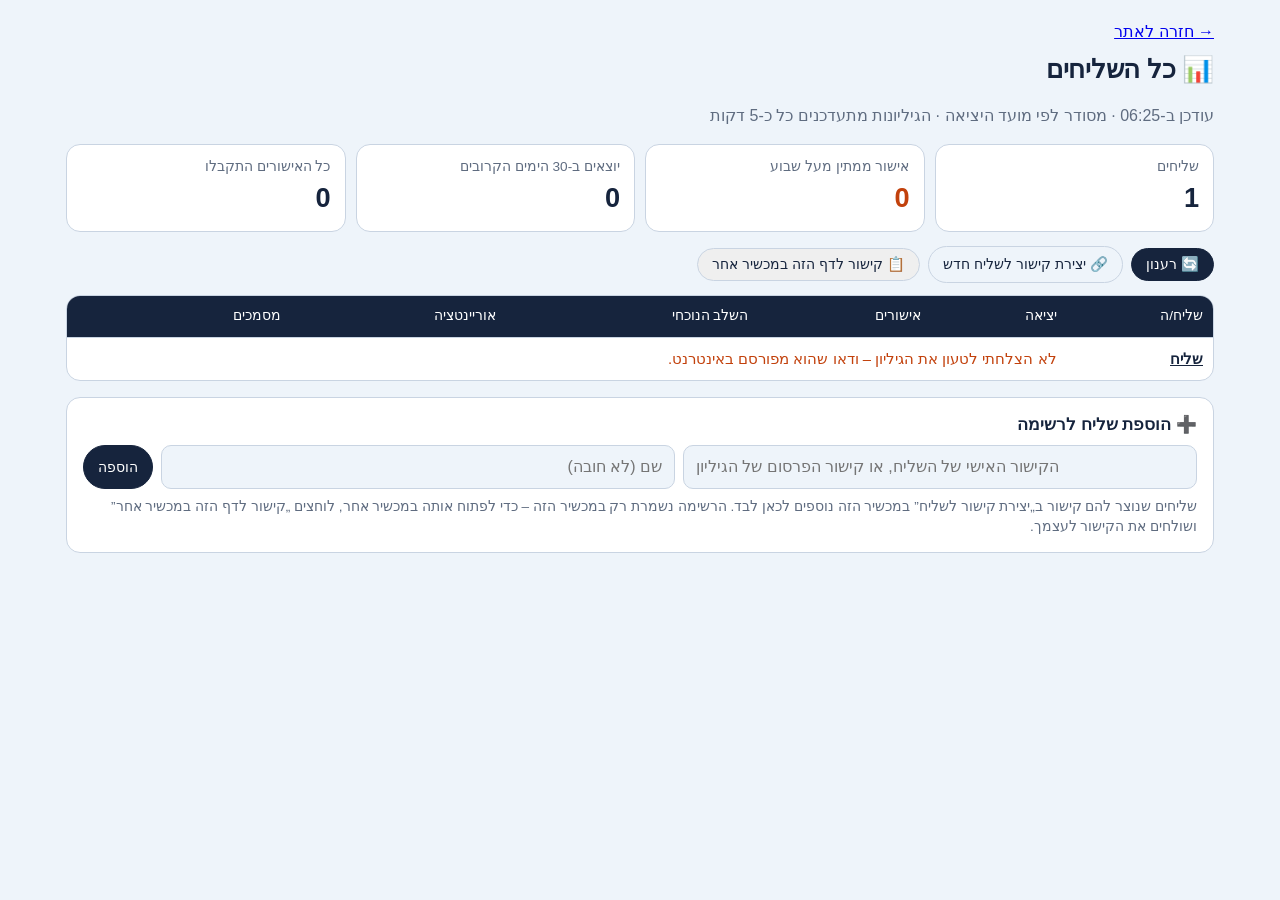
==== admin.html @ a415970b "Add files via upload" ====
<!doctype html>
<html lang="he" dir="rtl">
<head>
<meta charset="utf-8">
<meta name="viewport" content="width=device-width, initial-scale=1">
<title>כל השליחים – ניהול</title>
<meta name="robots" content="noindex">
<link rel="stylesheet" href="style.css">
<style>
  .ad{max-width:1180px;margin:0 auto;padding:20px 16px 60px}
  .ad h1{font-size:1.6rem;margin:6px 0 2px}
  .muted{color:var(--muted)}
  .top-row{display:flex;flex-wrap:wrap;gap:8px;align-items:center;margin:12px 0}
  .kpis{display:grid;grid-template-columns:repeat(4,1fr);gap:10px;margin:14px 0}
  .kpi{background:var(--paper);border:1px solid var(--line);border-radius:14px;padding:12px 14px}
  .kpi span{display:block;color:var(--muted);font-size:.85rem}
  .kpi strong{font-size:1.7rem}
  .kpi.warn strong{color:var(--no)}
  @media (max-width:700px){.kpis{grid-template-columns:1fr 1fr}}
  .tblw{background:var(--paper);border:1px solid var(--line);border-radius:14px;overflow:hidden}
  table{width:100%;border-collapse:collapse;font-size:.93rem}
  th{background:var(--ink);color:var(--paper);font-weight:500;text-align:right;padding:10px 10px;font-size:.85rem;white-space:nowrap}
  td{padding:10px;border-top:1px solid var(--line);vertical-align:top}
  tr.late td{background:color-mix(in srgb,var(--no) 6%,transparent)}
  .nm a{font-weight:700;color:var(--ink)}
  .sub{display:block;color:var(--muted);font-size:.8rem}
  .bar{height:7px;border-radius:9px;background:var(--line);margin-top:5px;overflow:hidden;min-width:70px}
  .bar i{display:block;height:100%;background:var(--ok)}
  .late-t{color:var(--no);font-weight:700}
  .soon{color:var(--amber);font-weight:700}
  .done{color:var(--ok);font-weight:700}
  .err{color:var(--no)}
  .x{background:none;border:0;color:var(--muted);cursor:pointer;font-size:1rem;padding:2px 6px}
  .x:focus-visible{outline:3px solid var(--amber);border-radius:6px}
  @media (max-width:760px){
    table,thead,tbody,tr,td{display:block} thead{display:none}
    tr{border-top:1px solid var(--line);padding:8px 0} td{border:0;padding:4px 12px}
    td[data-l]:before{content:attr(data-l) ": ";color:var(--muted);font-size:.8rem}
  }
  .card{background:var(--paper);border:1px solid var(--line);border-radius:14px;padding:14px 16px;margin:16px 0}
  .card h2{font-size:1.05rem;margin:0 0 8px}
  .add{display:flex;gap:8px;flex-wrap:wrap}
  .add input{flex:1;min-width:220px;font:inherit;color:var(--ink);background:var(--sky);border:1.5px solid var(--line);border-radius:10px;padding:9px 12px}
  .add input.u{direction:ltr;text-align:left}
  .note{font-size:.85rem;color:var(--muted);margin:8px 0 0}
</style>
</head>
<body>
<main class="ad">
  <a class="back" href="index.html">→ חזרה לאתר</a>
  <h1>📊 כל השליחים</h1>
  <p class="muted" id="stamp">טוען…</p>

  <div class="kpis">
    <div class="kpi"><span>שליחים</span><strong id="k-n">–</strong></div>
    <div class="kpi warn"><span>אישור ממתין מעל שבוע</span><strong id="k-late">–</strong></div>
    <div class="kpi"><span>יוצאים ב-30 הימים הקרובים</span><strong id="k-soon">–</strong></div>
    <div class="kpi"><span>כל האישורים התקבלו</span><strong id="k-done">–</strong></div>
  </div>

  <div class="top-row">
    <button class="fbtn primary" id="refresh" type="button">🔄 רענון</button>
    <a class="fbtn" href="link.html">🔗 יצירת קישור לשליח חדש</a>
    <button class="fbtn" id="share" type="button">📋 קישור לדף הזה במכשיר אחר</button>
  </div>

  <div class="tblw">
    <table>
      <thead><tr><th>שליח/ה</th><th>יציאה</th><th>אישורים</th><th>השלב הנוכחי</th><th>אוריינטציה</th><th>מסמכים</th><th></th></tr></thead>
      <tbody id="rows"></tbody>
    </table>
  </div>

  <section class="card">
    <h2>➕ הוספת שליח לרשימה</h2>
    <div class="add">
      <input id="add-link" class="u" type="url" placeholder="הקישור האישי של השליח, או קישור הפרסום של הגיליון">
      <input id="add-name" type="text" placeholder="שם (לא חובה)">
      <button class="fbtn primary" id="add-go" type="button">הוספה</button>
    </div>
    <p class="note">שליחים שנוצר להם קישור ב„יצירת קישור לשליח” במכשיר הזה נוספים לכאן לבד. הרשימה נשמרת רק במכשיר הזה – כדי לפתוח אותה במכשיר אחר, לוחצים „קישור לדף הזה במכשיר אחר” ושולחים את הקישור לעצמך.</p>
  </section>
</main>

<script src="data.js"></script>
<script src="mission-info.js"></script>
<script src="app.js"></script>
<script>
(() => {
const KEY = "traveler-links";
try{ localStorage.setItem("admin-on", "1"); }catch(e){}
const load = () => { try{ return JSON.parse(localStorage.getItem(KEY) || "[]"); }catch(e){ return []; } };
const save = v => { try{ localStorage.setItem(KEY, JSON.stringify(v)); }catch(e){} };
const parseCode = u => {
  u = String(u || "");
  const m = u.match(/[?&]s=(2PACX-[\w-]{20,})/) || u.match(/\/d\/e\/(2PACX-[\w-]{20,})\//);
  if(!m) return null;
  const g = (u.match(/[?&]g=(\d+)/) || u.match(/[?&]gid=(\d+)/) || [])[1] || "";
  return { s: m[1], g };
};
const BASE = location.href.replace(/admin\.html.*$/, "");
const personal = p => BASE + "?s=" + p.s + (p.g ? "&g=" + p.g : "");
const csvOf = p => `https://docs.google.com/spreadsheets/d/e/${p.s}/pub?${p.g ? "gid=" + p.g + "&single=true&" : ""}output=csv`;

// ייבוא מקישור: admin.html#t=<קוד>.<לשונית>,<קוד>.<לשונית>
(function importHash(){
  const m = location.hash.match(/^#t=(.+)$/); if(!m) return;
  const v = load();
  decodeURIComponent(m[1]).split(",").forEach(x => {
    const [s, g] = x.split("."); if(!/^2PACX-[\w-]{20,}$/.test(s)) return;
    const link = personal({ s, g: (g || "").replace(/\D/g, "") });
    if(!v.some(r => r.link === link)) v.push({ name: "", link });
  });
  save(v); history.replaceState(null, "", "admin.html");
})();

function sources(){
  const out = [];
  const main = (typeof SHEET_CSV_URL === "string" ? SHEET_CSV_URL : "").trim();
  if(main) out.push({ name: "", link: BASE, csv: main, main: true });
  load().forEach((r, i) => { const p = parseCode(r.link); if(p) out.push({ name: r.name, link: personal(p), csv: csvOf(p), idx: i }); });
  const seen = new Set(); return out.filter(r => !seen.has(r.csv) && seen.add(r.csv));
}

function summarize(trips){
  const mis = trips.find(t => isMission(t) && t.rounds.length) || trips[0];
  const ori = trips.find(t => !isMission(t) && t.rounds.length);
  const prog = t => { if(!t) return null; const st = flatten(t); const ok = st.filter(s => s.status === "אושר").length;
    const ci = st.findIndex(s => s.status !== "אושר"); return { ok, n: st.length, cur: ci === -1 ? null : st[ci] }; };
  const docs = mis && mis.docs ? Object.keys(mis.docs) : [];
  const got = docs.filter(k => docStatus(mis, k) === "ok").length;
  return { mis, ori, p: prog(mis), po: prog(ori), docs: docs.length, got };
}

let results = [];
async function refresh(){
  document.getElementById("stamp").textContent = "טוען…";
  const src = sources();
  results = await Promise.all(src.map(async s => {
    try{
      const r = await fetch(s.csv + (s.csv.includes("?") ? "&" : "?") + "_=" + Date.now(), { cache: "no-store" });
      if(!r.ok) throw new Error(r.status);
      return { s, d: summarize(tripsFromSheet(parseCSV(await r.text()))) };
    }catch(e){ return { s, err: true }; }
  }));
  draw();
}

function draw(){
  const today = todayISO(), tb = document.getElementById("rows"); tb.innerHTML = "";
  const rows = results.map(r => {
    if(r.err) return { r, sort: 1e9 };
    const dep = r.d.mis && r.d.mis.departure, days = dep && /^\d{4}-\d{2}-\d{2}$/.test(dep) ? daysBetween(today, dep) : null;
    const cur = r.d.p && r.d.p.cur, wait = cur && cur.date ? daysBetween(cur.date, today) : null;
    return { r, days, wait, late: wait !== null && wait > OVERDUE(), done: r.d.p && r.d.p.n && !cur, sort: days === null ? 1e8 : days };
  }).sort((a, b) => a.sort - b.sort);
  let late = 0, soon = 0, done = 0;
  rows.forEach(x => {
    const { r } = x, tr = document.createElement("tr");
    const td = (l, h) => { const c = document.createElement("td"); if(l) c.dataset.l = l; c.innerHTML = h; tr.append(c); return c; };
    if(r.err){
      td("", `<span class="nm"><a href="${esc(r.s.link)}" target="_blank" rel="noopener">${esc(r.s.name || "שליח")}</a></span>`);
      const c = td("", `<span class="err">לא הצלחתי לטעון את הגיליון – ודאו שהוא מפורסם באינטרנט.</span>`); c.colSpan = 5;
    } else {
      const d = r.d, t = d.mis || {};
      if(x.late) late++; if(x.done) done++; if(x.days !== null && x.days >= 0 && x.days <= 30) soon++;
      if(x.late) tr.className = "late";
      const name = t.traveler || r.s.name || "—";
      td("", `<span class="nm"><a href="${esc(r.s.link)}" target="_blank" rel="noopener">${esc(name)}</a></span><span class="sub">${esc(t.destination || "")}${r.s.main ? " · הגיליון הראשי" : ""}</span>`);
      td("יציאה", t.departure ? `${esc(fmtDate(t.departure))}<span class="sub ${x.days !== null && x.days >= 0 && x.days <= 30 ? "soon" : ""}">${x.days === null ? "" : x.days > 0 ? "עוד " + x.days + " ימים" : x.days === 0 ? "היום!" : "יצא/ה"}</span>` : "—");
      const p = d.p;
      td("אישורים", p && p.n ? `<b>${p.ok} מתוך ${p.n}</b><div class="bar" aria-hidden="true"><i style="width:${Math.round(p.ok / p.n * 100)}%"></i></div>` : "—");
      td("השלב הנוכחי", !p || !p.n ? "—" : !p.cur ? `<span class="done">✓ הכול אושר</span>` :
        `${esc(p.cur.role)}<span class="sub">${esc(p.cur.status)}${x.wait !== null && x.wait >= 0 ? ` · <span class="${x.late ? "late-t" : ""}">${x.late ? "⚠ " : ""}${x.wait} ימים</span>` : ""}</span>`);
      const po = d.po;
      td("אוריינטציה", po && po.n ? `${po.ok} מתוך ${po.n}${po.cur ? `<span class="sub">${esc(po.cur.role)}</span>` : `<span class="sub done">✓ הושלם</span>`}` : "—");
      td("מסמכים", d.docs ? `${d.got} מתוך ${d.docs}` : "—");
    }
    const c = td("", "");
    if(!r.s.main){ const b = document.createElement("button"); b.className = "x"; b.type = "button"; b.textContent = "✕"; b.title = "הסרה מהרשימה"; b.setAttribute("aria-label","הסרה מהרשימה");
      b.onclick = () => { if(!confirm("להסיר את השליח מהרשימה בדף הזה? (הגיליון והקישור שלו לא נמחקים)")) return; const v = load(); v.splice(r.s.idx, 1); save(v); refresh(); }; c.append(b); }
    tb.append(tr);
  });
  if(!rows.length) tb.innerHTML = `<tr><td colspan="7" class="muted">אין עדיין שליחים ברשימה. מוסיפים למטה, או יוצרים קישור ב„יצירת קישור לשליח”.</td></tr>`;
  document.getElementById("k-n").textContent = rows.length;
  document.getElementById("k-late").textContent = late;
  document.getElementById("k-soon").textContent = soon;
  document.getElementById("k-done").textContent = done;
  document.getElementById("stamp").textContent = "עודכן ב-" + new Date().toLocaleTimeString("he-IL", { hour: "2-digit", minute: "2-digit" }) + " · מסודר לפי מועד היציאה · הגיליונות מתעדכנים כל כ-5 דקות";
}

document.getElementById("refresh").onclick = refresh;
document.getElementById("add-go").onclick = () => {
  const p = parseCode(document.getElementById("add-link").value);
  if(!p){ alert("לא זיהיתי קישור. מדביקים את הקישור האישי של השליח (עם ?s=) או את קישור הפרסום של הגיליון."); return; }
  const v = load(), link = personal(p);
  if(!v.some(r => r.link === link)) v.push({ name: document.getElementById("add-name").value.trim(), link });
  save(v); document.getElementById("add-link").value = ""; document.getElementById("add-name").value = ""; refresh();
};
document.getElementById("share").onclick = () => {
  const codes = load().map(r => parseCode(r.link)).filter(Boolean).map(p => p.s + (p.g ? "." + p.g : ""));
  const url = BASE + "admin.html" + (codes.length ? "#t=" + codes.join(",") : "");
  const btn = document.getElementById("share");
  (navigator.clipboard ? navigator.clipboard.writeText(url) : Promise.reject()).then(() => { btn.textContent = "✓ הקישור הועתק"; setTimeout(() => btn.textContent = "📋 קישור לדף הזה במכשיר אחר", 2000); })
    .catch(() => prompt("העתיקו את הקישור:", url));
};
refresh();
})();
</script>
</body>
</html>
---- style.css ----
:root{
  --sky:#EEF4FA;        /* רקע */
  --paper:#FFFFFF;      /* משטחים */
  --ink:#16243D;        /* טקסט ראשי */
  --muted:#5F6C80;      /* טקסט משני */
  --line:#C9D4E2;       /* קווים */
  --runway:#9AA6B6;     /* מסלול שעוד לא עבר */
  --amber:#E8A200;      /* השלב הנוכחי */
  --ok:#2E8B57;         /* אושר */
  --no:#C2410C;         /* נדחה */
  --wait:#B7791F;       /* בטיפול */
  color-scheme: light;
}
@media (prefers-color-scheme: dark){
  :root{
    --sky:#0F1A2B; --paper:#17253A; --ink:#E7EEF7; --muted:#9FB0C5;
    --line:#2C3D56; --runway:#4C5D75; --ok:#4CC28A; --no:#F07A4A; --wait:#E3B04B;
    color-scheme: dark;
  }
}
*{box-sizing:border-box}
html{scroll-padding-top:env(safe-area-inset-top,0px)}
body{
  margin:0; background:var(--sky); color:var(--ink);
  font-family:"Rubik","Segoe UI","Arial Hebrew",Arial,sans-serif;
  font-size:16px; line-height:1.5;
  padding:env(safe-area-inset-top,0px) 0 env(safe-area-inset-bottom,0px);
}
main,.top,.foot{max-width:1080px;margin-inline:auto;padding-inline:20px}

/* כותרת וטאבים */
.top{padding-top:28px;display:flex;flex-wrap:wrap;align-items:end;justify-content:space-between;gap:16px}
h1{font-size:1.6rem;font-weight:700;margin:0;letter-spacing:-.01em}
.tabs{display:flex;gap:6px}
.tabs button{
  font:inherit;font-weight:500;border:1.5px solid var(--line);background:var(--paper);color:var(--ink);
  padding:8px 18px;border-radius:999px;cursor:pointer
}
.tabs button[aria-selected="true"]{background:var(--ink);color:var(--paper);border-color:var(--ink)}
.tabs button:focus-visible,.step:focus-visible{outline:3px solid var(--amber);outline-offset:2px}

/* כרטיס עלייה למטוס */
.pass{
  margin-top:22px;display:grid;grid-template-columns:1fr 280px;
  background:var(--paper);border-radius:18px;overflow:hidden;
  border:1px solid var(--line)
}
.pass-main{padding:24px 28px;display:flex;flex-direction:column;gap:18px}
.pass-stub{
  padding:24px 26px;border-inline-start:2px dashed var(--line);position:relative;
  display:flex;flex-direction:column;gap:6px
}
.pass-stub::before,.pass-stub::after{
  content:"";position:absolute;inset-inline-start:-13px;width:24px;height:24px;border-radius:50%;background:var(--sky)
}
.pass-stub::before{top:-12px}.pass-stub::after{bottom:-12px}
.field{display:flex;flex-direction:column}
.lbl{font-size:.8rem;color:var(--muted)}
.val{font-size:1.15rem;font-weight:500}
.val.big{font-size:2rem;font-weight:700;line-height:1.15}
.val.dest{font-size:1.5rem;font-weight:700}
.route{display:flex;gap:40px;flex-wrap:wrap}
.count{font-size:2.4rem;font-weight:700;font-variant-numeric:tabular-nums;line-height:1.1}
.bar{height:8px;background:var(--line);border-radius:99px;overflow:hidden;margin-block:4px 8px}
.bar span{display:block;height:100%;background:var(--ok);border-radius:99px;width:0;transition:width .8s ease}
.next{margin:0;font-size:.95rem}
.next strong{display:block}

/* מפה */
.map-wrap{margin-top:22px;background:var(--paper);border:1px solid var(--line);border-radius:18px;padding:12px 8px 14px}
.map-scroll{overflow-x:auto}
#map{display:block;width:100%;min-width:640px;height:auto}
#map text{font-family:inherit;fill:var(--ink)}
.wp{cursor:default}
.legend{list-style:none;margin:6px 16px 0;padding:0;display:flex;flex-wrap:wrap;gap:6px 20px;font-size:.85rem;color:var(--muted)}
.legend i{display:inline-block;width:12px;height:12px;border-radius:50%;margin-inline-end:6px;vertical-align:-1px}

/* סבבים */
.round{margin-top:26px}
.round-head{display:flex;flex-wrap:wrap;align-items:baseline;gap:4px 14px;padding-bottom:8px;border-bottom:3px solid var(--rc)}
.round-head h2{margin:0;font-size:1.2rem;color:var(--rc)}
.round-head .sum{color:var(--muted);font-size:.9rem}
.round-head .done{color:var(--ok);font-weight:500;font-size:.9rem}
.steps{list-style:none;margin:0;padding:0}
.step{
  display:grid;grid-template-columns:36px 1fr 120px 90px;align-items:center;gap:12px;
  padding:12px 10px;border-bottom:1px solid var(--line)
}
.step .num{
  width:28px;height:28px;border-radius:50%;display:grid;place-items:center;font-size:.8rem;font-weight:700;
  border:2px solid var(--rc);color:var(--rc)
}
.step.ok .num{background:var(--rc);color:#fff}
.step .role{font-weight:500}
.step .who{color:var(--muted)}
.step .who.empty{opacity:.6}
.step .date{color:var(--muted);font-size:.85rem;font-variant-numeric:tabular-nums}
.chip{font-size:.85rem;font-weight:500;padding:3px 10px;border-radius:99px;justify-self:start;white-space:nowrap}
.chip.ok{color:var(--ok);background:color-mix(in srgb,var(--ok) 14%,transparent)}
.chip.wait{color:var(--wait);background:color-mix(in srgb,var(--wait) 16%,transparent)}
.chip.no{color:var(--no);background:color-mix(in srgb,var(--no) 14%,transparent)}
.chip.pending{color:var(--muted);background:color-mix(in srgb,var(--muted) 12%,transparent)}
.step.current{background:color-mix(in srgb,var(--amber) 14%,transparent);border-radius:10px}
.step.current .role::after{content:"  ✈ כאן עכשיו";color:var(--amber);font-weight:700;font-size:.85rem;white-space:nowrap}

.foot{padding-block:30px;color:var(--muted);font-size:.85rem}

@media (max-width:760px){
  .pass{grid-template-columns:1fr}
  .pass-stub{border-inline-start:0;border-top:2px dashed var(--line)}
  .pass-stub::before,.pass-stub::after{display:none}
  .step{grid-template-columns:32px 1fr auto;grid-template-areas:"n r c" "n r d";row-gap:2px}
  .step .num{grid-area:n}.step .role{grid-area:r}.step .chip{grid-area:c;justify-self:end}.step .date{grid-area:d;justify-self:end}
  .docs-grid{grid-template-columns:1fr}
  h1{font-size:1.3rem}
}
@media (prefers-reduced-motion:reduce){.bar span{transition:none}}
[hidden]{display:none !important}



/* טפסים למילוי */
.forms{margin-top:26px}
.forms h2{font-size:1.2rem;margin:0 0 4px}
.forms-hint{margin:0 0 12px;color:var(--muted);font-size:.9rem}
.forms-list{list-style:none;margin:0;padding:0;display:grid;grid-template-columns:repeat(auto-fill,minmax(300px,1fr));gap:12px;align-items:start}
.form-card{background:var(--paper);border:1px solid var(--line);border-radius:14px;padding:14px 16px}
.form-head{display:flex;gap:10px;align-items:center;margin-bottom:10px}
.form-num{flex:none;width:28px;height:28px;border-radius:50%;display:grid;place-items:center;font-size:.85rem;font-weight:700;border:2px solid var(--ink)}
.form-title{font-weight:500;line-height:1.3}
.form-acts{display:flex;flex-wrap:wrap;gap:8px}
.fbtn{display:inline-block;padding:7px 14px;border-radius:999px;border:1.5px solid var(--line);color:var(--ink);text-decoration:none;font-weight:500;font-size:.9rem}
.fbtn.primary{background:var(--ink);color:var(--paper);border-color:var(--ink)}
.fbtn:focus-visible{outline:3px solid var(--amber);outline-offset:2px}
.form-note{margin:10px 0 0;padding:8px 12px;border-radius:10px;font-size:.88rem;
  color:var(--ink);background:color-mix(in srgb,var(--amber) 16%,transparent);border-inline-start:3px solid var(--amber)}
#sync-state{margin-inline-start:6px}
.count{direction:ltr;text-align:right}
.my-folder{display:flex;flex-wrap:wrap;align-items:center;gap:8px 14px;margin:0 0 14px;padding:12px 14px;border-radius:14px;background:var(--paper);border:1px solid var(--line)}
.folder-hint{color:var(--muted);font-size:.88rem}

/* מידע לשליח */
.info,.rights,.checklist{margin-top:26px}
.info h2,.rights h2,.checklist h2{font-size:1.2rem;margin:0 0 8px}
.info-grid{display:grid;grid-template-columns:repeat(auto-fill,minmax(240px,1fr));gap:12px}
.info-card{display:grid;grid-template-columns:auto 1fr;grid-template-areas:"i t" "i s";column-gap:12px;align-items:center;
  padding:14px 16px;background:var(--paper);border:1px solid var(--line);border-radius:14px;color:var(--ink);text-decoration:none}
.info-card:hover{border-color:var(--ink)}
.info-card:focus-visible{outline:3px solid var(--amber);outline-offset:2px}
.info-icon{grid-area:i;font-size:1.7rem}
.info-title{grid-area:t;font-weight:500}
.info-sub{grid-area:s;color:var(--muted);font-size:.82rem}
.takam-note{margin:12px 0 0;padding:10px 14px;border-radius:10px;font-size:.92rem;background:color-mix(in srgb,var(--amber) 16%,transparent);border-inline-start:3px solid var(--amber)}
.rights-grid{display:grid;grid-template-columns:repeat(auto-fill,minmax(280px,1fr));gap:12px;align-items:start}
.right-card{background:var(--paper);border:1px solid var(--line);border-radius:14px;padding:12px 16px}
.right-card h3{margin:0 0 6px;font-size:1rem}
.right-card ul{margin:0;padding-inline-start:18px;font-size:.92rem}
.right-card li{margin:3px 0}
/* צ'ק ליסט */
.cl-progress{display:flex;align-items:center;gap:12px;margin:4px 0 12px;font-weight:500}
.cl-progress .bar{flex:1;max-width:320px;margin:0}
.cl-group{background:var(--paper);border:1px solid var(--line);border-radius:14px;padding:6px 16px 10px;margin-bottom:12px}
.cl-group h3{font-size:1rem;margin:10px 0 4px}
.cl-item{display:flex;gap:12px;align-items:flex-start;padding:10px 0;border-bottom:1px solid var(--line);cursor:pointer}
.cl-item:last-child{border-bottom:0}
.cl-item input{width:22px;height:22px;margin-top:2px;flex:none;accent-color:var(--ok)}
.cl-text{display:flex;flex-direction:column;gap:2px}
.cl-detail{color:var(--muted);font-size:.9rem}
.cl-contact{font-size:.85rem}
.cl-item.on strong{text-decoration:line-through;color:var(--muted)}
.cl-done{margin-top:8px}
.tabs{flex-wrap:wrap}
.tabs button.info-tab{border-style:dashed}
.tabs button.info-tab[aria-selected="true"]{border-style:solid}
.empty-note{margin:22px 0;padding:14px 16px;background:var(--paper);border:1px dashed var(--line);border-radius:14px;color:var(--muted)}

/* ספירה לאחור ועיכובים */
.countdown{margin:6px 0 0;font-weight:700;font-size:1.05rem;color:var(--ok)}
.countdown.soon{color:var(--amber)}
.wait-days{display:block;margin-top:4px;font-size:.85rem;color:var(--muted)}
.wait-days.late{color:var(--no);font-weight:700}
.step.late{background:color-mix(in srgb,var(--no) 8%,transparent)}
.late-tag{color:var(--no);font-weight:700;font-size:.85rem;white-space:nowrap}
/* מעקב מסמכים */
.docs-summary{margin:0 0 12px;padding:10px 14px;background:var(--paper);border:1px solid var(--line);border-radius:12px}
.doc-badge{margin-inline-start:auto;font-size:.8rem;font-weight:700;padding:2px 10px;border-radius:999px;white-space:nowrap}
.doc-badge.ok{color:var(--ok);background:color-mix(in srgb,var(--ok) 14%,transparent)}
.doc-badge.wait{color:var(--wait);background:color-mix(in srgb,var(--wait) 16%,transparent)}
.doc-badge.missing{color:var(--no);background:color-mix(in srgb,var(--no) 12%,transparent)}
.form-card.ds-ok{border-color:color-mix(in srgb,var(--ok) 50%,var(--line))}
.cl-status{margin:0 0 12px;padding:10px 14px;border-radius:12px;font-weight:700;background:var(--paper);border:1px solid var(--line)}
.cl-status.ok{color:var(--ok)} .cl-status.wait{color:var(--wait)} .cl-status.missing{color:var(--muted)}
/* מסך הבית */
.a2hs{margin:12px 0 0;background:var(--paper);border:1px solid var(--line);border-radius:12px;padding:10px 14px}
.a2hs summary{cursor:pointer;font-weight:500}
.a2hs p{margin:6px 0;font-size:.92rem}

/* דגשים במידע לשליח */
.notes-list{display:grid;gap:12px;margin-bottom:14px}
.note-card{background:var(--paper);border:1px solid var(--line);border-inline-start:4px solid var(--amber);border-radius:14px;padding:12px 16px}
.note-card h3{margin:0 0 6px;font-size:1.02rem}
.note-card p{margin:6px 0;font-size:.93rem}
.note-card ol{margin:6px 0;padding-inline-start:22px;font-size:.93rem}
.note-card li{margin:3px 0}
/* אחרי הנסיעה */
.after-trip{margin-top:26px;background:var(--paper);border:1px solid var(--line);border-radius:14px;padding:14px 18px}
.after-trip h2{font-size:1.2rem;margin:0 0 6px}
.after-list{padding-inline-start:22px;margin:8px 0 0}
.after-list>li{margin:10px 0;line-height:1.55}
.after-list ul{margin:4px 0;padding-inline-start:18px}
.after-list .form-acts{margin-top:8px}

/* לשונית אוריינטציה – דגשים למעלה */
.orient-top{margin-top:18px}
.orient-note{margin:0 0 12px;padding:12px 16px;border-radius:12px;font-weight:700;font-size:1.05rem;
  background:color-mix(in srgb,var(--amber) 20%,transparent);border-inline-start:4px solid var(--amber)}

/* חיפוש */
.search-box{background:var(--paper);border:1px solid var(--line);border-radius:14px;padding:14px 16px;margin:0 0 16px}
.search-lbl{display:block;font-weight:700;font-size:1.05rem;margin-bottom:8px}
.search-row{display:flex;gap:8px}
.search-row input{flex:1;font:inherit;color:var(--ink);background:var(--sky);border:1.5px solid var(--line);border-radius:999px;padding:10px 16px;min-width:0}
.search-row input:focus{outline:3px solid color-mix(in srgb,var(--amber) 60%,transparent);border-color:var(--amber)}
.search-hint{color:var(--muted);font-size:.82rem;margin:8px 0 0}
#q-results{margin-top:10px;display:grid;gap:10px}
.res{border:1px solid var(--line);border-radius:12px;padding:10px 14px}
.res-src{font-size:.8rem;color:var(--muted);font-weight:500;margin-bottom:4px}
.res p{margin:0;font-size:.94rem;line-height:1.6}
.res mark{background:color-mix(in srgb,var(--amber) 45%,transparent);color:inherit;border-radius:3px;padding:0 2px}
.res-link{display:inline-block;margin-top:6px;font-size:.85rem;color:var(--ink);font-weight:500}
.no-res{color:var(--muted);margin:0}

/* מחשבון אש"ל ולינה */
.calc{background:var(--paper);border:1px solid var(--line);border-radius:14px;padding:14px 16px;margin:0 0 14px}
.calc h2{font-size:1.15rem;margin:0 0 10px}
.calc-grid{display:grid;grid-template-columns:2fr 1fr 1fr;gap:10px}
.cf{display:flex;flex-direction:column;gap:4px;font-size:.88rem;font-weight:500}
.cf input{font:inherit;font-weight:400;color:var(--ink);background:var(--sky);border:1.5px solid var(--line);border-radius:10px;padding:9px 12px;min-width:0}
.cf input:focus{outline:3px solid color-mix(in srgb,var(--amber) 60%,transparent);border-color:var(--amber)}
@media (max-width:640px){.calc-grid{grid-template-columns:1fr 1fr}.cf.wide{grid-column:1/-1}}
.calc-out{display:grid;grid-template-columns:repeat(4,1fr);gap:8px;margin-top:12px}
@media (max-width:640px){.calc-out{grid-template-columns:1fr 1fr}}
.cbox{border:1px solid var(--line);border-radius:10px;padding:8px 10px;text-align:center}
.cbox span{display:block;font-size:.78rem;color:var(--muted)}
.cbox strong{font-size:1.05rem}
.calc-sum{margin:12px 0 0;padding:10px 14px;border-radius:10px;background:color-mix(in srgb,var(--ok) 12%,transparent);font-size:1rem;line-height:1.7}
.calc-sum.muted,.calc-sum .muted{color:var(--muted);font-size:.88rem}
.calc-sum.muted{background:transparent;padding:0}
.calc-note{margin:10px 0 0;color:var(--muted);font-size:.8rem}
.calc-note .warn{color:var(--no)}
.fbtn.wa{background:#1fa855;border-color:#1fa855;color:#fff}

/* לשונית ויזה */
.visa{margin-top:18px}
.visa h2{font-size:1.25rem;margin:0 0 4px}
.visa-links{margin:10px 0 14px}
.visa-ch{display:flex;flex-direction:column;gap:4px;font-size:.88rem;font-weight:500;margin-bottom:12px;max-width:420px}
.visa-ch select{font:inherit;font-weight:400;color:var(--ink);background:var(--paper);border:1.5px solid var(--line);border-radius:10px;padding:9px 12px}
.viewer{background:var(--paper);border:1px solid var(--line);border-radius:14px;padding:10px;scroll-margin-top:10px}
.slide{margin:0;background:#fff;border-radius:8px;overflow:hidden;aspect-ratio:1601/901;touch-action:pan-y}
.slide img{width:100%;height:100%;object-fit:contain;display:block}
.viewer-bar{display:flex;align-items:center;justify-content:center;gap:14px;margin-top:10px;flex-wrap:wrap}
.vbtn{font:inherit;font-size:1.3rem;width:48px;height:44px;border-radius:12px;border:1.5px solid var(--line);background:var(--sky);color:var(--ink);cursor:pointer}
.vbtn:disabled{opacity:.35;cursor:default}
.vbtn:focus-visible,.thumb:focus-visible{outline:3px solid var(--amber);outline-offset:2px}
#visa-count{font-weight:700;min-width:64px;text-align:center}
.vzoom{font-size:.88rem;color:var(--ink)}
.thumbs{display:flex;gap:8px;overflow-x:auto;padding:12px 2px 6px;scroll-snap-type:x proximity}
.thumb{flex:none;width:120px;padding:0;border:2px solid var(--line);border-radius:8px;background:#fff;cursor:pointer;position:relative;scroll-snap-align:center}
.thumb img{width:100%;display:block;border-radius:6px;aspect-ratio:16/9;object-fit:cover}
.thumb span{position:absolute;bottom:3px;inset-inline-start:3px;background:var(--ink);color:var(--paper);font-size:.72rem;border-radius:6px;padding:0 5px}
.thumb.on{border-color:var(--amber)}

.admin-btn{display:inline-block;margin:4px 0 10px;padding:6px 14px;border-radius:999px;background:var(--amber);color:#16243D;font-weight:700;text-decoration:none;font-size:.92rem}
.admin-btn:focus-visible{outline:3px solid var(--ink);outline-offset:2px}
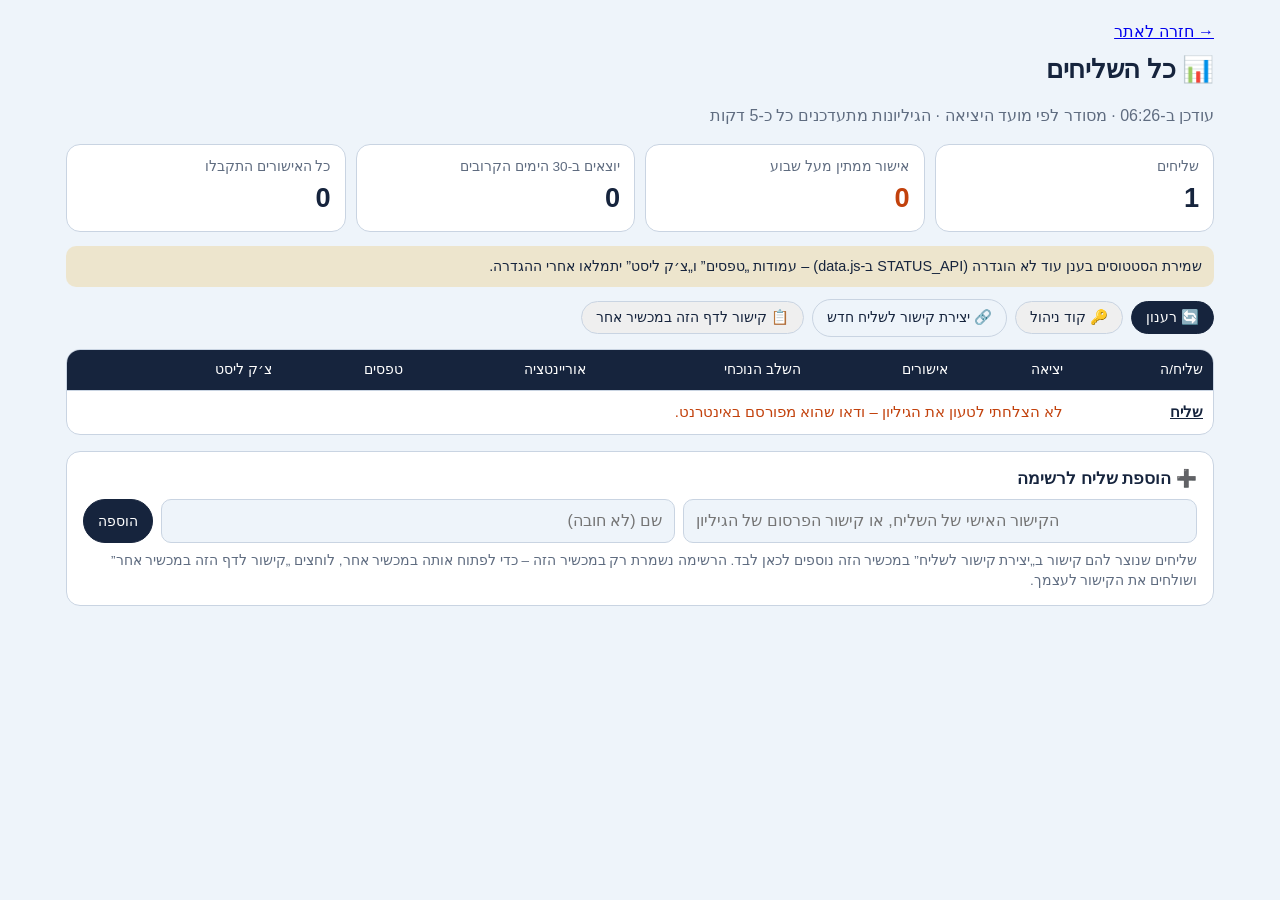
==== commit 1242d3a7: "Add files via upload" ====
--- a/admin.html
+++ b/admin.html
@@ -43,6 +43,16 @@
   .add input{flex:1;min-width:220px;font:inherit;color:var(--ink);background:var(--sky);border:1.5px solid var(--line);border-radius:10px;padding:9px 12px}
   .add input.u{direction:ltr;text-align:left}
   .note{font-size:.85rem;color:var(--muted);margin:8px 0 0}
+  .msgline{margin:8px 0;padding:10px 12px;border-radius:10px;background:color-mix(in srgb,var(--amber) 18%,transparent);font-size:.9rem}
+  .det-btn{font:inherit;font-size:.82rem;background:none;border:1px solid var(--line);border-radius:999px;padding:2px 10px;cursor:pointer;color:var(--ink);margin-top:4px}
+  tr.det td{background:var(--sky);padding:12px 14px}
+  .det-grid{display:grid;grid-template-columns:1fr 1fr;gap:18px}
+  @media (max-width:760px){.det-grid{grid-template-columns:1fr}}
+  .det-grid h4{margin:0 0 6px;font-size:.92rem}
+  .det-grid ul{margin:0;padding:0;list-style:none;font-size:.86rem}
+  .det-grid li{padding:3px 0;border-bottom:1px solid var(--line)}
+  .det-grid li.ok{color:var(--ok)} .det-grid li.miss{color:var(--muted)}
+  .det-grid .t{color:var(--muted);font-size:.78rem;margin-inline-start:6px}
 </style>
 </head>
 <body>
@@ -58,15 +68,17 @@
     <div class="kpi"><span>כל האישורים התקבלו</span><strong id="k-done">–</strong></div>
   </div>
 
+  <p class="msgline" id="api-msg" hidden></p>
   <div class="top-row">
     <button class="fbtn primary" id="refresh" type="button">🔄 רענון</button>
+    <button class="fbtn" id="code-btn" type="button">🔑 קוד ניהול</button>
     <a class="fbtn" href="link.html">🔗 יצירת קישור לשליח חדש</a>
     <button class="fbtn" id="share" type="button">📋 קישור לדף הזה במכשיר אחר</button>
   </div>
 
   <div class="tblw">
     <table>
-      <thead><tr><th>שליח/ה</th><th>יציאה</th><th>אישורים</th><th>השלב הנוכחי</th><th>אוריינטציה</th><th>מסמכים</th><th></th></tr></thead>
+      <thead><tr><th>שליח/ה</th><th>יציאה</th><th>אישורים</th><th>השלב הנוכחי</th><th>אוריינטציה</th><th>טפסים</th><th>צ׳ק ליסט</th><th></th></tr></thead>
       <tbody id="rows"></tbody>
     </table>
   </div>
@@ -132,9 +144,38 @@
   return { mis, ori, p: prog(mis), po: prog(ori), docs: docs.length, got };
 }
 
+const API = (typeof STATUS_API === "string" ? STATUS_API.trim() : "");
+const codeGet = () => { try{ return localStorage.getItem("admin-code") || ""; }catch(e){ return ""; } };
+let statusRows = null;
+async function loadStatus(){
+  const m = document.getElementById("api-msg"); m.hidden = true; statusRows = null;
+  if(!API){ m.hidden = false; m.textContent = "שמירת הסטטוסים בענן עוד לא הוגדרה (STATUS_API ב-data.js) – עמודות „טפסים” ו„צ׳ק ליסט” יתמלאו אחרי ההגדרה."; return; }
+  const code = codeGet();
+  if(!code){ m.hidden = false; m.textContent = "כדי לראות אילו טפסים כל שליח מילא – לוחצים „🔑 קוד ניהול” ומקלידים את הקוד."; return; }
+  try{
+    const r = await fetch(API + "?all=1&admin=" + encodeURIComponent(code) + "&_=" + Date.now());
+    const j = await r.json();
+    if(!j.ok){ m.hidden = false; m.textContent = j.error === "admin code" ? "קוד הניהול לא נכון. לוחצים „🔑 קוד ניהול” ומקלידים שוב." : "לא הצלחתי לקרוא את גיליון המעקב."; return; }
+    statusRows = j.rows || [];
+  }catch(e){ m.hidden = false; m.textContent = "לא הצלחתי להתחבר לשירות שמירת הסטטוסים."; }
+}
+const keyOf = s => { if(s.main) return "main"; const p = parseCode(s.link); return p ? p.s + "." + (p.g || "0") : ""; };
+const FORM_LIST = () => (typeof FORMS !== "undefined" ? FORMS : []).filter(f => f && f.title).map(f => {
+  const m = f.online && f.online.match(/[?&]f=([\w-]+)/); return { pk: m ? "f:" + m[1] : f.online === "form-contact.html" ? "f:contact" : "t:" + f.title, title: f.title }; });
+const CL_LIST = () => (typeof CHECKLIST !== "undefined" ? CHECKLIST : []).flatMap(g => g.items.map(i => i.title));
+function statusFor(key){
+  if(!statusRows) return null;
+  const mine = statusRows.filter(r => String(r.key) === key);
+  const forms = new Map(), checks = new Map();
+  mine.forEach(r => (r.kind === "check" ? checks : forms).set(String(r.item), r));
+  return { forms, checks };
+}
+const fmtTs = ts => { const d = new Date(ts); return isNaN(d) ? "" : d.toLocaleDateString("he-IL", { day: "2-digit", month: "2-digit" }) + " " + d.toLocaleTimeString("he-IL", { hour: "2-digit", minute: "2-digit" }); };
+
 let results = [];
 async function refresh(){
   document.getElementById("stamp").textContent = "טוען…";
+  await loadStatus();
   const src = sources();
   results = await Promise.all(src.map(async s => {
     try{
@@ -160,7 +201,7 @@
     const td = (l, h) => { const c = document.createElement("td"); if(l) c.dataset.l = l; c.innerHTML = h; tr.append(c); return c; };
     if(r.err){
       td("", `<span class="nm"><a href="${esc(r.s.link)}" target="_blank" rel="noopener">${esc(r.s.name || "שליח")}</a></span>`);
-      const c = td("", `<span class="err">לא הצלחתי לטעון את הגיליון – ודאו שהוא מפורסם באינטרנט.</span>`); c.colSpan = 5;
+      const c = td("", `<span class="err">לא הצלחתי לטעון את הגיליון – ודאו שהוא מפורסם באינטרנט.</span>`); c.colSpan = 6;
     } else {
       const d = r.d, t = d.mis || {};
       if(x.late) late++; if(x.done) done++; if(x.days !== null && x.days >= 0 && x.days <= 30) soon++;
@@ -174,14 +215,32 @@
         `${esc(p.cur.role)}<span class="sub">${esc(p.cur.status)}${x.wait !== null && x.wait >= 0 ? ` · <span class="${x.late ? "late-t" : ""}">${x.late ? "⚠ " : ""}${x.wait} ימים</span>` : ""}</span>`);
       const po = d.po;
       td("אוריינטציה", po && po.n ? `${po.ok} מתוך ${po.n}${po.cur ? `<span class="sub">${esc(po.cur.role)}</span>` : `<span class="sub done">✓ הושלם</span>`}` : "—");
-      td("מסמכים", d.docs ? `${d.got} מתוך ${d.docs}` : "—");
+      const st = statusFor(keyOf(r.s)), FL = FORM_LIST(), CL = CL_LIST();
+      if(st){
+        const fd = FL.filter(f => st.forms.has(f.pk)).length, cd = CL.filter(t => st.checks.get(t) && st.checks.get(t).status === "סומן").length;
+        const c1 = td("טפסים", `<b>${fd} מתוך ${FL.length}</b><div class="bar" aria-hidden="true"><i style="width:${FL.length ? Math.round(fd / FL.length * 100) : 0}%"></i></div>`);
+        td("צ׳ק ליסט", `<b>${cd} מתוך ${CL.length}</b><div class="bar" aria-hidden="true"><i style="width:${CL.length ? Math.round(cd / CL.length * 100) : 0}%"></i></div>`);
+        const b = document.createElement("button"); b.className = "det-btn"; b.type = "button"; b.textContent = "פירוט ▾"; b.setAttribute("aria-expanded", "false");
+        c1.append(b);
+        x.detail = () => {
+          const fl = FL.map(f => { const v = st.forms.get(f.pk); return v ? `<li class="ok">✓ ${esc(f.title)}<span class="t">${esc(v.status)} · ${fmtTs(v.ts)}</span></li>` : `<li class="miss">✗ ${esc(f.title)}<span class="t">חסר</span></li>`; }).join("");
+          const cl = CL.map(t => { const v = st.checks.get(t), on = v && v.status === "סומן"; return `<li class="${on ? "ok" : "miss"}">${on ? "✓" : "○"} ${esc(t)}${on ? `<span class="t">${fmtTs(v.ts)}</span>` : ""}</li>`; }).join("");
+          return `<div class="det-grid"><div><h4>📝 טפסים</h4><ul>${fl}</ul></div><div><h4>✅ צ׳ק ליסט</h4><ul>${cl}</ul></div></div>`;
+        };
+        b.onclick = () => {
+          const nx = tr.nextElementSibling;
+          if(nx && nx.classList.contains("det")){ nx.remove(); b.textContent = "פירוט ▾"; b.setAttribute("aria-expanded","false"); return; }
+          const dr = document.createElement("tr"); dr.className = "det"; const dc = document.createElement("td"); dc.colSpan = 8; dc.innerHTML = x.detail(); dr.append(dc); tr.after(dr);
+          b.textContent = "סגירה ▴"; b.setAttribute("aria-expanded","true");
+        };
+      } else { td("טפסים", d.docs ? `${d.got} מתוך ${d.docs}` : "—"); td("צ׳ק ליסט", "—"); }
     }
     const c = td("", "");
     if(!r.s.main){ const b = document.createElement("button"); b.className = "x"; b.type = "button"; b.textContent = "✕"; b.title = "הסרה מהרשימה"; b.setAttribute("aria-label","הסרה מהרשימה");
       b.onclick = () => { if(!confirm("להסיר את השליח מהרשימה בדף הזה? (הגיליון והקישור שלו לא נמחקים)")) return; const v = load(); v.splice(r.s.idx, 1); save(v); refresh(); }; c.append(b); }
     tb.append(tr);
   });
-  if(!rows.length) tb.innerHTML = `<tr><td colspan="7" class="muted">אין עדיין שליחים ברשימה. מוסיפים למטה, או יוצרים קישור ב„יצירת קישור לשליח”.</td></tr>`;
+  if(!rows.length) tb.innerHTML = `<tr><td colspan="8" class="muted">אין עדיין שליחים ברשימה. מוסיפים למטה, או יוצרים קישור ב„יצירת קישור לשליח”.</td></tr>`;
   document.getElementById("k-n").textContent = rows.length;
   document.getElementById("k-late").textContent = late;
   document.getElementById("k-soon").textContent = soon;
@@ -190,6 +249,10 @@
 }
 
 document.getElementById("refresh").onclick = refresh;
+document.getElementById("code-btn").onclick = () => {
+  const v = prompt("קוד הניהול (מופיע בתחילת קובץ הסקריפט):", codeGet());
+  if(v === null) return; try{ localStorage.setItem("admin-code", v.trim()); }catch(e){} refresh();
+};
 document.getElementById("add-go").onclick = () => {
   const p = parseCode(document.getElementById("add-link").value);
   if(!p){ alert("לא זיהיתי קישור. מדביקים את הקישור האישי של השליח (עם ?s=) או את קישור הפרסום של הגיליון."); return; }
--- a/style.css
+++ b/style.css
@@ -273,3 +273,13 @@
 
 .admin-btn{display:inline-block;margin:4px 0 10px;padding:6px 14px;border-radius:999px;background:var(--amber);color:#16243D;font-weight:700;text-decoration:none;font-size:.92rem}
 .admin-btn:focus-visible{outline:3px solid var(--ink);outline-offset:2px}
+
+/* התקדמות בטפסים */
+.fp{margin:10px 0 0;padding-top:8px;border-top:1px dashed var(--line);font-size:.9rem;color:var(--muted)}
+.fp.fp-on{color:var(--ok);font-weight:700}
+.fp input{width:20px;height:20px;accent-color:var(--ok);flex:none}
+.fp-pending{color:var(--amber);font-weight:700}
+.form-card.fp-sent{border-color:color-mix(in srgb,var(--ok) 55%,var(--line))}
+.form-card.fp-sent .fp{color:var(--ok);font-weight:700}
+.fp-bar{max-width:360px;margin:8px 0 4px}
+.fp-off{display:block;font-size:.85rem;color:var(--muted)}
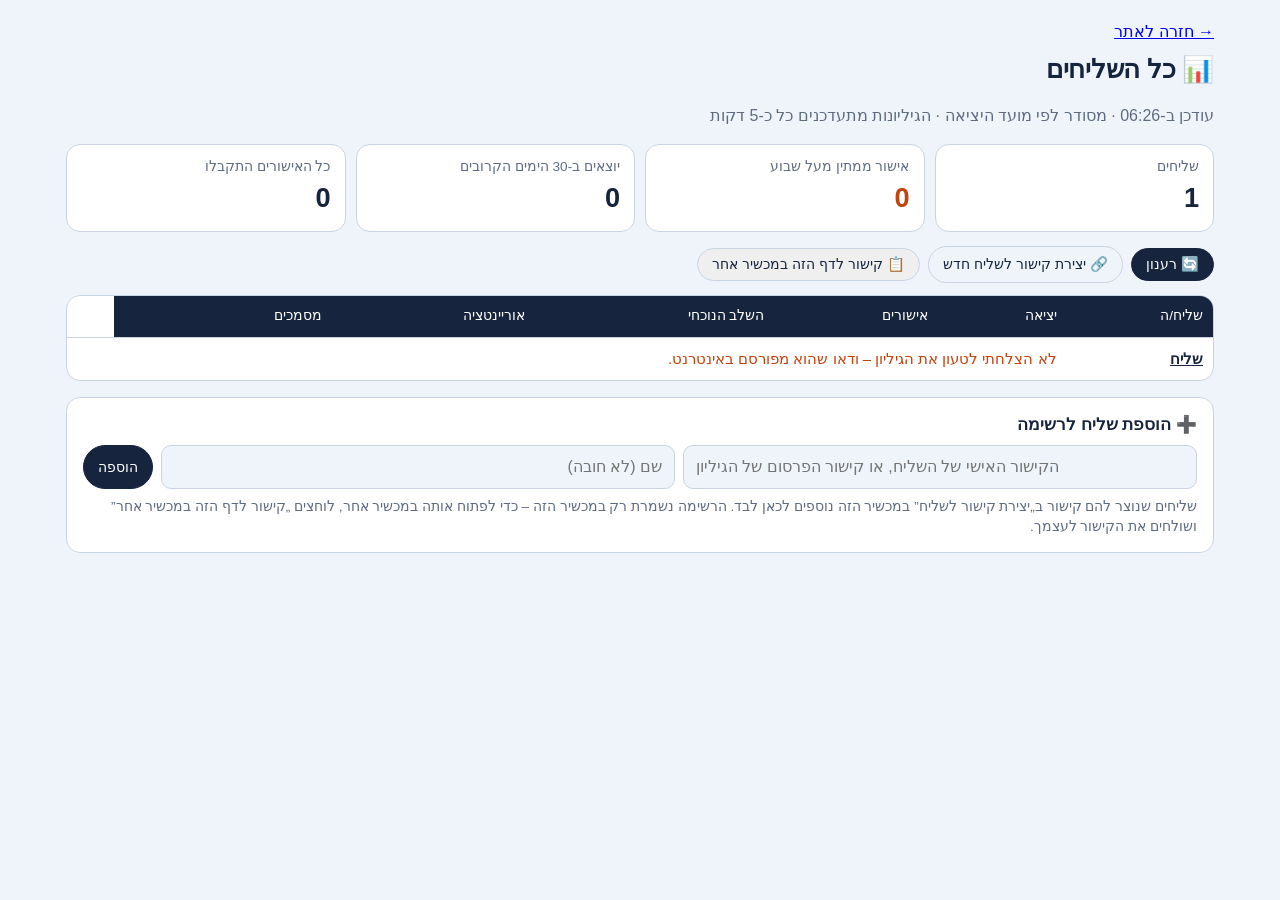
==== commit 5da0bdd5: "Add files via upload" ====
--- a/admin.html
+++ b/admin.html
@@ -149,7 +149,7 @@
 let statusRows = null;
 async function loadStatus(){
   const m = document.getElementById("api-msg"); m.hidden = true; statusRows = null;
-  if(!API){ m.hidden = false; m.textContent = "שמירת הסטטוסים בענן עוד לא הוגדרה (STATUS_API ב-data.js) – עמודות „טפסים” ו„צ׳ק ליסט” יתמלאו אחרי ההגדרה."; return; }
+  if(!API) return;
   const code = codeGet();
   if(!code){ m.hidden = false; m.textContent = "כדי לראות אילו טפסים כל שליח מילא – לוחצים „🔑 קוד ניהול” ומקלידים את הקוד."; return; }
   try{
@@ -233,7 +233,7 @@
           const dr = document.createElement("tr"); dr.className = "det"; const dc = document.createElement("td"); dc.colSpan = 8; dc.innerHTML = x.detail(); dr.append(dc); tr.after(dr);
           b.textContent = "סגירה ▴"; b.setAttribute("aria-expanded","true");
         };
-      } else { td("טפסים", d.docs ? `${d.got} מתוך ${d.docs}` : "—"); td("צ׳ק ליסט", "—"); }
+      } else { td("מסמכים", d.docs ? `${d.got} מתוך ${d.docs}` : "—"); if(API) td("צ׳ק ליסט", "—"); }
     }
     const c = td("", "");
     if(!r.s.main){ const b = document.createElement("button"); b.className = "x"; b.type = "button"; b.textContent = "✕"; b.title = "הסרה מהרשימה"; b.setAttribute("aria-label","הסרה מהרשימה");
@@ -248,8 +248,13 @@
   document.getElementById("stamp").textContent = "עודכן ב-" + new Date().toLocaleTimeString("he-IL", { hour: "2-digit", minute: "2-digit" }) + " · מסודר לפי מועד היציאה · הגיליונות מתעדכנים כל כ-5 דקות";
 }
 
+// בלי שמירה בענן: דף הניהול מציג רק את הגיליון (בלי טפסים/צ׳ק ליסט של השליחים)
+if(!API){
+  document.getElementById("code-btn").remove();
+  const ths = document.querySelectorAll("thead th"); ths[5].textContent = "מסמכים"; ths[6].remove();
+}
 document.getElementById("refresh").onclick = refresh;
-document.getElementById("code-btn").onclick = () => {
+if(document.getElementById("code-btn")) document.getElementById("code-btn").onclick = () => {
   const v = prompt("קוד הניהול (מופיע בתחילת קובץ הסקריפט):", codeGet());
   if(v === null) return; try{ localStorage.setItem("admin-code", v.trim()); }catch(e){} refresh();
 };
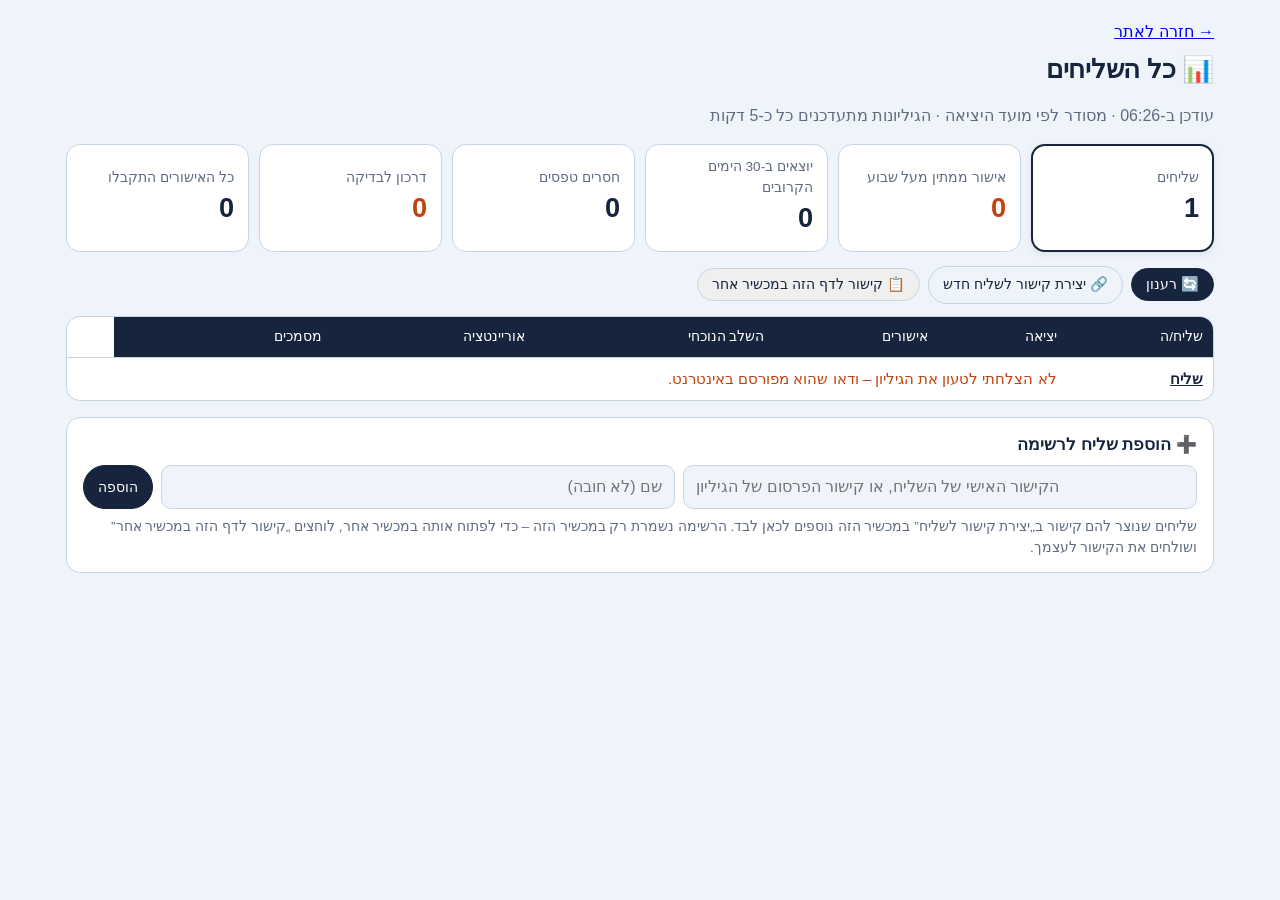
==== commit 7afbe56d: "Add files via upload" ====
--- a/admin.html
+++ b/admin.html
@@ -11,12 +11,32 @@
   .ad h1{font-size:1.6rem;margin:6px 0 2px}
   .muted{color:var(--muted)}
   .top-row{display:flex;flex-wrap:wrap;gap:8px;align-items:center;margin:12px 0}
-  .kpis{display:grid;grid-template-columns:repeat(4,1fr);gap:10px;margin:14px 0}
-  .kpi{background:var(--paper);border:1px solid var(--line);border-radius:14px;padding:12px 14px}
+  .kpis{display:grid;grid-template-columns:repeat(6,1fr);gap:10px;margin:14px 0}
+  .kpi{background:var(--paper);border:1px solid var(--line);border-radius:14px;padding:12px 14px;font:inherit;color:inherit;text-align:start;cursor:pointer}
+  .kpi:hover{border-color:var(--ink)}
+  .kpi.on{border:2px solid var(--ink);padding:11px 13px;box-shadow:0 2px 8px rgb(0 0 0/.08)}
+  .flt-note{margin:-4px 0 10px;font-weight:600;color:var(--muted)}
+  .flt-note button{font:inherit;font-weight:700;color:var(--ink);background:none;border:none;text-decoration:underline;cursor:pointer}
+  .upd{background:color-mix(in srgb,var(--ok) 8%,var(--paper));border:1px solid color-mix(in srgb,var(--ok) 35%,var(--line));border-inline-start:5px solid var(--ok);border-radius:14px;padding:14px 16px;margin:0 0 14px}
+  .upd h2{margin:0 0 2px;font-size:1.15rem}
+  .upd .small{font-size:.85rem;margin:0 0 10px}
+  .upd ul{list-style:none;margin:0;padding:0;display:grid;gap:8px}
+  .upd li{display:flex;flex-wrap:wrap;gap:8px 12px;align-items:center;background:var(--paper);border:1px solid var(--line);border-radius:12px;padding:10px 12px}
+  .upd li .who{font-weight:800;min-width:120px}
+  .upd li .what{flex:1;min-width:180px;display:flex;flex-wrap:wrap;gap:6px}
+  .upd li .what span{font-size:.85rem;font-weight:700;border-radius:999px;padding:2px 10px;background:var(--sky)}
+  .upd li .what span.ok{background:color-mix(in srgb,var(--ok) 14%,transparent);color:var(--ok)}
+  .upd li .what span.no{background:color-mix(in srgb,var(--no) 12%,transparent);color:var(--no)}
+  .upd li .act{display:flex;gap:6px;align-items:center}
+  .upd li.sent{opacity:.6}
+  .upd .dis{font:inherit;font-size:.8rem;color:var(--muted);background:none;border:1px solid var(--line);border-radius:999px;padding:3px 10px;cursor:pointer}
+  .pass-tag{display:inline-block;margin-top:4px;font-size:.75rem;font-weight:700;color:var(--no)}
+  .pass-tag.warn{color:color-mix(in srgb,var(--amber) 75%,var(--ink))}
   .kpi span{display:block;color:var(--muted);font-size:.85rem}
   .kpi strong{font-size:1.7rem}
   .kpi.warn strong{color:var(--no)}
-  @media (max-width:700px){.kpis{grid-template-columns:1fr 1fr}}
+  @media (max-width:900px){.kpis{grid-template-columns:repeat(3,1fr)}}
+  @media (max-width:560px){.kpis{grid-template-columns:1fr 1fr}}
   .tblw{background:var(--paper);border:1px solid var(--line);border-radius:14px;overflow:hidden}
   table{width:100%;border-collapse:collapse;font-size:.93rem}
   th{background:var(--ink);color:var(--paper);font-weight:500;text-align:right;padding:10px 10px;font-size:.85rem;white-space:nowrap}
@@ -53,6 +73,8 @@
   .det-grid li{padding:3px 0;border-bottom:1px solid var(--line)}
   .det-grid li.ok{color:var(--ok)} .det-grid li.miss{color:var(--muted)}
   .det-grid .t{color:var(--muted);font-size:.78rem;margin-inline-start:6px}
+  .wa-rem{display:inline-block;margin-top:6px;font-size:.8rem;font-weight:700;color:#fff;background:#1fa855;border-radius:999px;padding:3px 10px;text-decoration:none;white-space:nowrap}
+  .wa-rem.ok{background:var(--muted)}
 </style>
 </head>
 <body>
@@ -62,11 +84,20 @@
   <p class="muted" id="stamp">טוען…</p>
 
   <div class="kpis">
-    <div class="kpi"><span>שליחים</span><strong id="k-n">–</strong></div>
-    <div class="kpi warn"><span>אישור ממתין מעל שבוע</span><strong id="k-late">–</strong></div>
-    <div class="kpi"><span>יוצאים ב-30 הימים הקרובים</span><strong id="k-soon">–</strong></div>
-    <div class="kpi"><span>כל האישורים התקבלו</span><strong id="k-done">–</strong></div>
+    <button type="button" class="kpi on" data-f="all"><span>שליחים</span><strong id="k-n">–</strong></button>
+    <button type="button" class="kpi warn" data-f="late"><span>אישור ממתין מעל שבוע</span><strong id="k-late">–</strong></button>
+    <button type="button" class="kpi" data-f="soon"><span>יוצאים ב-30 הימים הקרובים</span><strong id="k-soon">–</strong></button>
+    <button type="button" class="kpi" data-f="miss"><span>חסרים טפסים</span><strong id="k-miss">–</strong></button>
+    <button type="button" class="kpi warn" data-f="pass"><span>דרכון לבדיקה</span><strong id="k-pass">–</strong></button>
+    <button type="button" class="kpi" data-f="done"><span>כל האישורים התקבלו</span><strong id="k-done">–</strong></button>
   </div>
+  <p class="flt-note" id="flt-note" hidden></p>
+
+  <section class="upd" id="upd" hidden aria-labelledby="upd-h">
+    <h2 id="upd-h">📣 עדכונים לשליחה</h2>
+    <p class="muted small">אישורים שהשתנו בגיליון מאז הפעם הקודמת שפתחת את הדף. לוחצים 📲 – ונפתחת הודעה מוכנה בוואטסאפ.</p>
+    <ul id="upd-list"></ul>
+  </section>
 
   <p class="msgline" id="api-msg" hidden></p>
   <div class="top-row">
@@ -94,9 +125,9 @@
   </section>
 </main>
 
-<script src="data.js"></script>
-<script src="mission-info.js"></script>
-<script src="app.js"></script>
+<script src="data.js?v=20261116e"></script>
+<script src="mission-info.js?v=20261116e"></script>
+<script src="app.js?v=20261116e"></script>
 <script>
 (() => {
 const KEY = "traveler-links";
@@ -181,22 +212,91 @@
     try{
       const r = await fetch(s.csv + (s.csv.includes("?") ? "&" : "?") + "_=" + Date.now(), { cache: "no-store" });
       if(!r.ok) throw new Error(r.status);
-      return { s, d: summarize(tripsFromSheet(parseCSV(await r.text()))) };
+      const trips = tripsFromSheet(parseCSV(await r.text()));
+      return { s, d: summarize(trips), trips };
     }catch(e){ return { s, err: true }; }
   }));
+  collectUpdates();
   draw();
 }
 
+// ===== 📣 עדכונים לשליחה =====
+const UPD_SENT = new Set();
+function collectUpdates(){
+  results.forEach(r => {
+    if(r.err || !r.trips) return;
+    const sk = "admin-seen:" + r.s.csv, pk = "admin-pending:" + r.s.csv;
+    const now = stepSnapshot(r.trips), prev = memGet(sk);
+    const ch = stepChanges(prev, now);
+    memSet(sk, now);
+    if(ch.length){
+      const pend = (memGet(pk) || []).filter(p => !ch.some(c => c.key === p.key));
+      memSet(pk, pend.concat(ch));
+    }
+    // שלב שחזר ל„ממתין” או השתנה שוב – מעדכנים לפי המצב הנוכחי
+    const pend = (memGet(pk) || []).filter(p => now[p.key] && now[p.key] !== "ממתין").map(p => ({ ...p, status: now[p.key] }));
+    memSet(pk, pend);
+    r.pending = pend;
+  });
+}
+function updMessage(r){
+  const t = r.d.mis || {}, first = String(t.traveler || "").trim().split(/\s+/)[0];
+  const multi = new Set(r.pending.map(p => p.title)).size > 1 || r.pending.some(p => p.title !== t.title);
+  const lines = r.pending.map(p => { const who = p.role + (multi ? ` (${p.title})` : "");
+    return p.status === "אושר" ? `✓ ${who} – אישר/ה` : p.status === "נדחה" ? `⚠ ${who} – יש עדכון, אחזור אליך עם פרטים` : `⏳ ${who} – בטיפול`; });
+  const anyOk = r.pending.some(p => p.status === "אושר");
+  let msg = (first ? `היי ${first}, ` : "היי, ") + "עדכון לגבי היציאה לשליחות" + (anyOk ? " 🎉" : "") + "\n" + lines.join("\n") + "\n";
+  const p = r.d.p;
+  if(p && p.n){ msg += p.cur ? `\nהשלב הבא: ${p.cur.role}` : "\nכל האישורים התקבלו! ✓"; msg += `\nאושרו עד עכשיו: ${p.ok} מתוך ${p.n}\n`; }
+  return msg + "\nהקישור האישי שלך:\n" + r.s.link;
+}
+function drawUpdates(){
+  const box = document.getElementById("upd"), ul = document.getElementById("upd-list"); ul.innerHTML = "";
+  const list = results.filter(r => !r.err && r.pending && r.pending.length);
+  box.hidden = !list.length;
+  list.forEach(r => {
+    const t = r.d.mis || {}, li = document.createElement("li"), sent = UPD_SENT.has(r.s.csv);
+    if(sent) li.className = "sent";
+    const who = document.createElement("span"); who.className = "who"; who.textContent = t.traveler || r.s.name || "שליח";
+    const what = document.createElement("span"); what.className = "what";
+    r.pending.forEach(p => { const s = document.createElement("span"); s.className = p.status === "אושר" ? "ok" : p.status === "נדחה" ? "no" : "";
+      s.textContent = (p.status === "אושר" ? "✓ " : p.status === "נדחה" ? "✖ " : "⏳ ") + p.role + " – " + p.status; what.append(s); });
+    const act = document.createElement("span"); act.className = "act";
+    let ph = String(t.phone || "").replace(/\D/g, ""); if(/^0\d{8,9}$/.test(ph)) ph = "972" + ph.slice(1);
+    const wa = document.createElement("a"); wa.className = "wa-rem"; wa.target = "_blank"; wa.rel = "noopener";
+    wa.href = "https://wa.me/" + (ph.length >= 11 ? ph : "") + "?text=" + encodeURIComponent(updMessage(r));
+    wa.textContent = sent ? "✓ נשלח" : "📲 שליחת עדכון";
+    const clear = () => { memSet("admin-pending:" + r.s.csv, []); r.pending = []; };
+    wa.onclick = () => { UPD_SENT.add(r.s.csv); setTimeout(() => { clear(); }, 0); li.className = "sent"; wa.textContent = "✓ נשלח"; };
+    const dis = document.createElement("button"); dis.type = "button"; dis.className = "dis"; dis.textContent = "✕ לא צריך"; dis.title = "להסיר בלי לשלוח";
+    dis.onclick = () => { clear(); drawUpdates(); };
+    act.append(wa); if(!sent) act.append(dis);
+    li.append(who, what, act); ul.append(li);
+  });
+}
+
+let FLT = "all";
+const FLT_NAMES = { late: "אישור ממתין מעל שבוע", soon: "יוצאים ב-30 הימים הקרובים", miss: "חסרים טפסים", pass: "דרכון לבדיקה", done: "כל האישורים התקבלו" };
+document.querySelectorAll(".kpi[data-f]").forEach(b => b.onclick = () => { FLT = (FLT === b.dataset.f || b.dataset.f === "all") ? "all" : b.dataset.f; draw(); });
 function draw(){
+  drawUpdates();
   const today = todayISO(), tb = document.getElementById("rows"); tb.innerHTML = "";
   const rows = results.map(r => {
     if(r.err) return { r, sort: 1e9 };
     const dep = r.d.mis && r.d.mis.departure, days = dep && /^\d{4}-\d{2}-\d{2}$/.test(dep) ? daysBetween(today, dep) : null;
     const cur = r.d.p && r.d.p.cur, wait = cur && cur.date ? daysBetween(cur.date, today) : null;
-    return { r, days, wait, late: wait !== null && wait > OVERDUE(), done: r.d.p && r.d.p.n && !cur, sort: days === null ? 1e8 : days };
+    const miss = missingForms(r.d.mis), pc = passportCheck(r.d.mis);
+    return { r, days, wait, late: wait !== null && wait > OVERDUE(), done: r.d.p && r.d.p.n && !cur, sort: days === null ? 1e8 : days,
+      soon: days !== null && days >= 0 && days <= 30, miss: !!(miss && miss.length), pass: !!(pc && pc.level !== "ok"), pc };
   }).sort((a, b) => a.sort - b.sort);
-  let late = 0, soon = 0, done = 0;
+  let late = 0, soon = 0, done = 0, nmiss = 0, npass = 0;
+  rows.forEach(x => { if(x.miss) nmiss++; if(x.pass) npass++; });
+  document.querySelectorAll(".kpi[data-f]").forEach(b => { b.classList.toggle("on", b.dataset.f === FLT); b.setAttribute("aria-pressed", b.dataset.f === FLT ? "true" : "false"); });
+  const fn = document.getElementById("flt-note"); fn.hidden = FLT === "all";
+  if(FLT !== "all"){ fn.innerHTML = `מוצגים רק: <b>${FLT_NAMES[FLT]}</b> · <button type="button" id="flt-clear">הצגת כולם</button>`; document.getElementById("flt-clear").onclick = () => { FLT = "all"; draw(); }; }
   rows.forEach(x => {
+    if(!x.r.err){ if(x.late) late++; if(x.done) done++; if(x.soon) soon++; }
+    if(FLT !== "all" && (x.r.err || !x[FLT])) return;
     const { r } = x, tr = document.createElement("tr");
     const td = (l, h) => { const c = document.createElement("td"); if(l) c.dataset.l = l; c.innerHTML = h; tr.append(c); return c; };
     if(r.err){
@@ -204,10 +304,21 @@
       const c = td("", `<span class="err">לא הצלחתי לטעון את הגיליון – ודאו שהוא מפורסם באינטרנט.</span>`); c.colSpan = 6;
     } else {
       const d = r.d, t = d.mis || {};
-      if(x.late) late++; if(x.done) done++; if(x.days !== null && x.days >= 0 && x.days <= 30) soon++;
       if(x.late) tr.className = "late";
       const name = t.traveler || r.s.name || "—";
-      td("", `<span class="nm"><a href="${esc(r.s.link)}" target="_blank" rel="noopener">${esc(name)}</a></span><span class="sub">${esc(t.destination || "")}${r.s.main ? " · הגיליון הראשי" : ""}</span>`);
+      const nc = td("", `<span class="nm"><a href="${esc(r.s.link)}" target="_blank" rel="noopener">${esc(name)}</a></span><span class="sub">${esc(t.destination || "")}${r.s.main ? " · הגיליון הראשי" : ""}</span>`);
+      // 📲 תזכורת בוואטסאפ – הודעה מוכנה לפי מה שעוד לא סומן „הוגש” בגיליון
+      const miss = missingForms(t), first = String(t.traveler || "").trim().split(/\s+/)[0];
+      const msg = (first ? `היי ${first}, ` : "היי, ") + "תזכורת לגבי היציאה לשליחות 🙂\n"
+        + (miss && miss.length ? "עדיין חסרים לי:\n" + miss.map(m => "• " + m).join("\n") + "\n"
+          : miss ? "כל הטפסים התקבלו – תודה! ✓\n" : "נא להשלים את הטפסים באתר.\n")
+        + "\nהקישור האישי שלך:\n" + r.s.link;
+      let ph = String(t.phone || "").replace(/\D/g, ""); if(/^0\d{8,9}$/.test(ph)) ph = "972" + ph.slice(1);
+      const wa = document.createElement("a"); wa.className = "wa-rem" + (miss && !miss.length ? " ok" : ""); wa.target = "_blank"; wa.rel = "noopener";
+      wa.href = "https://wa.me/" + (ph.length >= 11 ? ph : "") + "?text=" + encodeURIComponent(msg);
+      wa.textContent = miss && miss.length ? `📲 תזכורת (${miss.length} חסרים)` : "📲 הודעה בוואטסאפ";
+      nc.append(wa);
+      if(x.pass){ const pt = document.createElement("span"); pt.className = "pass-tag " + (x.pc.level === "warn" ? "warn" : ""); pt.textContent = x.pc.level === "bad" ? "⚠ דרכון פג תוקף" : "⚠ דרכון – פחות מ-6 חודשים"; pt.style.display = "block"; nc.append(pt); }
       td("יציאה", t.departure ? `${esc(fmtDate(t.departure))}<span class="sub ${x.days !== null && x.days >= 0 && x.days <= 30 ? "soon" : ""}">${x.days === null ? "" : x.days > 0 ? "עוד " + x.days + " ימים" : x.days === 0 ? "היום!" : "יצא/ה"}</span>` : "—");
       const p = d.p;
       td("אישורים", p && p.n ? `<b>${p.ok} מתוך ${p.n}</b><div class="bar" aria-hidden="true"><i style="width:${Math.round(p.ok / p.n * 100)}%"></i></div>` : "—");
@@ -240,11 +351,14 @@
       b.onclick = () => { if(!confirm("להסיר את השליח מהרשימה בדף הזה? (הגיליון והקישור שלו לא נמחקים)")) return; const v = load(); v.splice(r.s.idx, 1); save(v); refresh(); }; c.append(b); }
     tb.append(tr);
   });
+  if(rows.length && !tb.children.length) tb.innerHTML = `<tr><td colspan="8" class="muted">אין שליחים שמתאימים לסינון הזה.</td></tr>`;
   if(!rows.length) tb.innerHTML = `<tr><td colspan="8" class="muted">אין עדיין שליחים ברשימה. מוסיפים למטה, או יוצרים קישור ב„יצירת קישור לשליח”.</td></tr>`;
   document.getElementById("k-n").textContent = rows.length;
   document.getElementById("k-late").textContent = late;
   document.getElementById("k-soon").textContent = soon;
   document.getElementById("k-done").textContent = done;
+  document.getElementById("k-miss").textContent = nmiss;
+  document.getElementById("k-pass").textContent = npass;
   document.getElementById("stamp").textContent = "עודכן ב-" + new Date().toLocaleTimeString("he-IL", { hour: "2-digit", minute: "2-digit" }) + " · מסודר לפי מועד היציאה · הגיליונות מתעדכנים כל כ-5 דקות";
 }
 
--- a/style.css
+++ b/style.css
@@ -283,3 +283,73 @@
 .form-card.fp-sent .fp{color:var(--ok);font-weight:700}
 .fp-bar{max-width:360px;margin:8px 0 4px}
 .fp-off{display:block;font-size:.85rem;color:var(--muted)}
+
+/* ===== עיצוב דף הטפסים (גרסה 2) ===== */
+.forms h2{font-size:1.45rem}
+.forms-hint{display:none}
+.docs-summary{display:flex;align-items:center;gap:16px;padding:14px 18px;border-radius:16px;flex-wrap:wrap}
+.docs-summary .ring{flex:none;width:58px;height:58px;border-radius:50%;display:grid;place-items:center;font-weight:800;font-size:1.05rem;
+  background:conic-gradient(var(--ok) var(--p),color-mix(in srgb,var(--line) 70%,transparent) 0);position:relative}
+.docs-summary .ring::before{content:"";position:absolute;inset:6px;border-radius:50%;background:var(--paper)}
+.docs-summary .ring b{position:relative}
+.docs-summary .sum-t{font-size:1.1rem;display:block}
+.docs-summary .sum-s{display:block;color:var(--muted);font-size:.9rem}
+.grp-h{grid-column:1/-1;margin:14px 0 2px;font-size:1rem;font-weight:700;color:var(--muted);display:flex;align-items:center;gap:8px}
+.grp-h::after{content:"";flex:1;height:1px;background:var(--line)}
+.forms-list{grid-template-columns:repeat(auto-fill,minmax(min(340px,100%),1fr));gap:10px}
+.form-card{padding:12px 14px;border-radius:14px;border-inline-start:5px solid var(--line);box-shadow:0 1px 2px rgb(22 36 61/.05);display:flex;flex-direction:column;gap:8px}
+.form-card.fp-sent{border-color:var(--line);border-inline-start-color:var(--ok)}
+.form-head{margin:0;align-items:flex-start}
+.form-num{background:var(--sky);border:none;width:30px;height:30px;color:var(--ink)}
+.form-card.fp-sent .form-num{background:var(--ok);color:#fff}
+.form-title{font-weight:700;flex:1;padding-top:4px}
+.form-head .doc-badge{margin-inline-start:0;margin-top:3px}
+.st{flex:none;font-size:.78rem;font-weight:700;padding:3px 10px;border-radius:999px;background:var(--sky);color:var(--muted);margin-top:3px;white-space:nowrap}
+.fp-sent .st{background:color-mix(in srgb,var(--ok) 14%,transparent);color:var(--ok)}
+.form-card .fp{margin:0;margin-inline-start:40px;padding:0;border:none;font-size:.84rem;color:var(--amber)}
+.form-acts{gap:6px;margin-inline-start:40px}
+.forms-list .fbtn{padding:6px 14px;font-size:.88rem}
+.forms-list .form-note{margin:0;margin-inline-start:40px;background:none;border:none;padding:0;color:var(--muted);font-size:.84rem;line-height:1.45}
+.send-card ul{list-style:none;padding:0;margin:4px 0 0;display:grid;gap:6px}
+.send-card ul li{background:var(--paper);border:1px solid var(--line);border-radius:10px;padding:7px 12px;line-height:1.4}
+.send-card ul li::before{content:"";display:inline-block;width:8px;height:8px;border-radius:50%;background:currentColor;opacity:.35;margin-inline-end:10px;vertical-align:middle}
+.forms-list .form-card.fp-sent .fp{color:color-mix(in srgb,var(--amber) 70%,var(--ink));font-weight:700}
+
+/* ===== הודעה אישית, ספירת בני משפחה, אזהרת טפסים חסרים ===== */
+.trav-note{display:flex;gap:12px;align-items:flex-start;margin:0 0 14px;padding:12px 16px;border-radius:14px;
+  background:color-mix(in srgb,var(--amber) 14%,var(--paper));border:1px solid color-mix(in srgb,var(--amber) 45%,var(--line));border-inline-start:5px solid var(--amber)}
+.trav-note[hidden]{display:none}
+.trav-note .tn-ic{font-size:1.3rem;line-height:1.3}
+.trav-note .tn-tx{display:flex;flex-direction:column;gap:2px;white-space:pre-line}
+.trav-note .tn-tx b{font-size:.85rem;color:var(--muted)}
+.trav-note .tn-tx span{font-size:1.05rem;font-weight:600}
+.cd-warn{color:var(--no);font-weight:700}
+.forms-list .fam-note{color:var(--ink);font-weight:600}
+.fam-cnt{font-weight:700}
+
+/* ===== מה חדש, דרכון, יומן, שאלות נפוצות ===== */
+.news-pop{position:fixed;inset:0;z-index:50;display:grid;place-items:center;padding:16px;background:rgb(10 20 40/.45);animation:npf .2s ease}
+.news-box{background:var(--paper);color:var(--ink);border-radius:18px;padding:22px 22px 18px;max-width:420px;width:100%;box-shadow:0 20px 60px rgb(0 0 0/.25);animation:npu .25s ease}
+.news-box h2{margin:0 0 4px;font-size:1.4rem}
+.news-sub{margin:0 0 10px;color:var(--muted)}
+.news-box ul{list-style:none;margin:0 0 16px;padding:0;display:grid;gap:8px}
+.news-box li{padding:10px 12px;border-radius:12px;font-weight:600;background:var(--sky)}
+.news-box li.ok{background:color-mix(in srgb,var(--ok) 14%,transparent);color:var(--ok)}
+.news-box li.no{background:color-mix(in srgb,var(--no) 12%,transparent);color:var(--no)}
+.news-box .fbtn{width:100%}
+@keyframes npf{from{opacity:0}}
+@keyframes npu{from{transform:translateY(12px);opacity:0}}
+@media (prefers-reduced-motion:reduce){.news-pop,.news-box{animation:none}}
+.step.is-new{box-shadow:0 0 0 2px color-mix(in srgb,var(--ok) 55%,transparent)}
+.new-tag{display:inline-block;margin-inline-start:8px;font-size:.72rem;font-weight:800;color:#fff;background:var(--ok);border-radius:999px;padding:1px 8px;vertical-align:middle}
+.pass-warn{margin:6px 0 0;font-weight:700;font-size:.92rem}
+.pass-warn[hidden]{display:none}
+.pass-warn.bad{color:var(--no)}
+.pass-warn.warn{color:color-mix(in srgb,var(--amber) 75%,var(--ink))}
+.cal-btn{align-self:flex-start;width:auto;display:inline-block;margin-top:8px;font:inherit;font-size:.85rem;font-weight:600;color:var(--ink);background:var(--sky);border:1px solid var(--line);border-radius:999px;padding:4px 12px;cursor:pointer}
+.cal-btn[hidden]{display:none}
+.faq{margin:14px 0}
+.faq h3{margin:0 0 8px;font-size:1.1rem}
+.faq-item{background:var(--paper);border:1px solid var(--line);border-radius:12px;padding:0 14px;margin-bottom:8px}
+.faq-item summary{cursor:pointer;font-weight:700;padding:12px 0}
+.faq-item p{margin:0 0 12px;color:var(--ink);white-space:pre-line}
